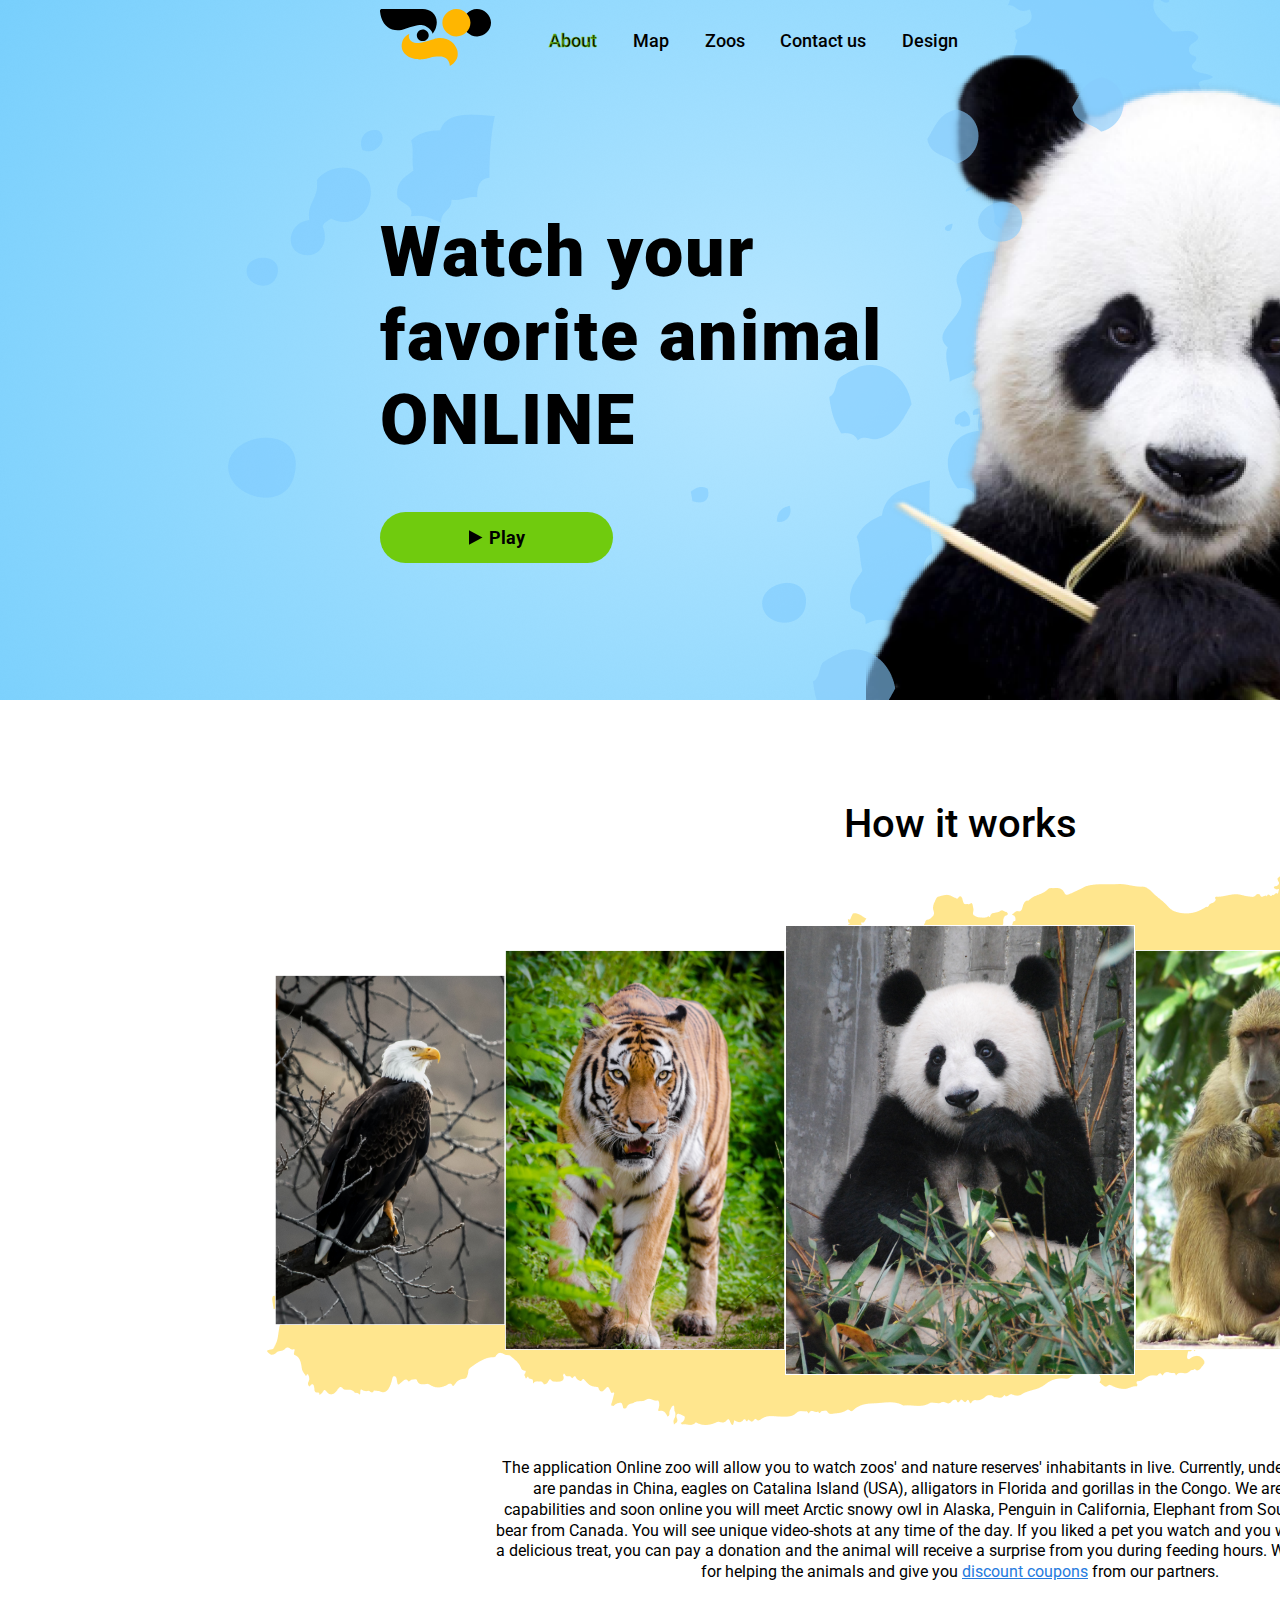
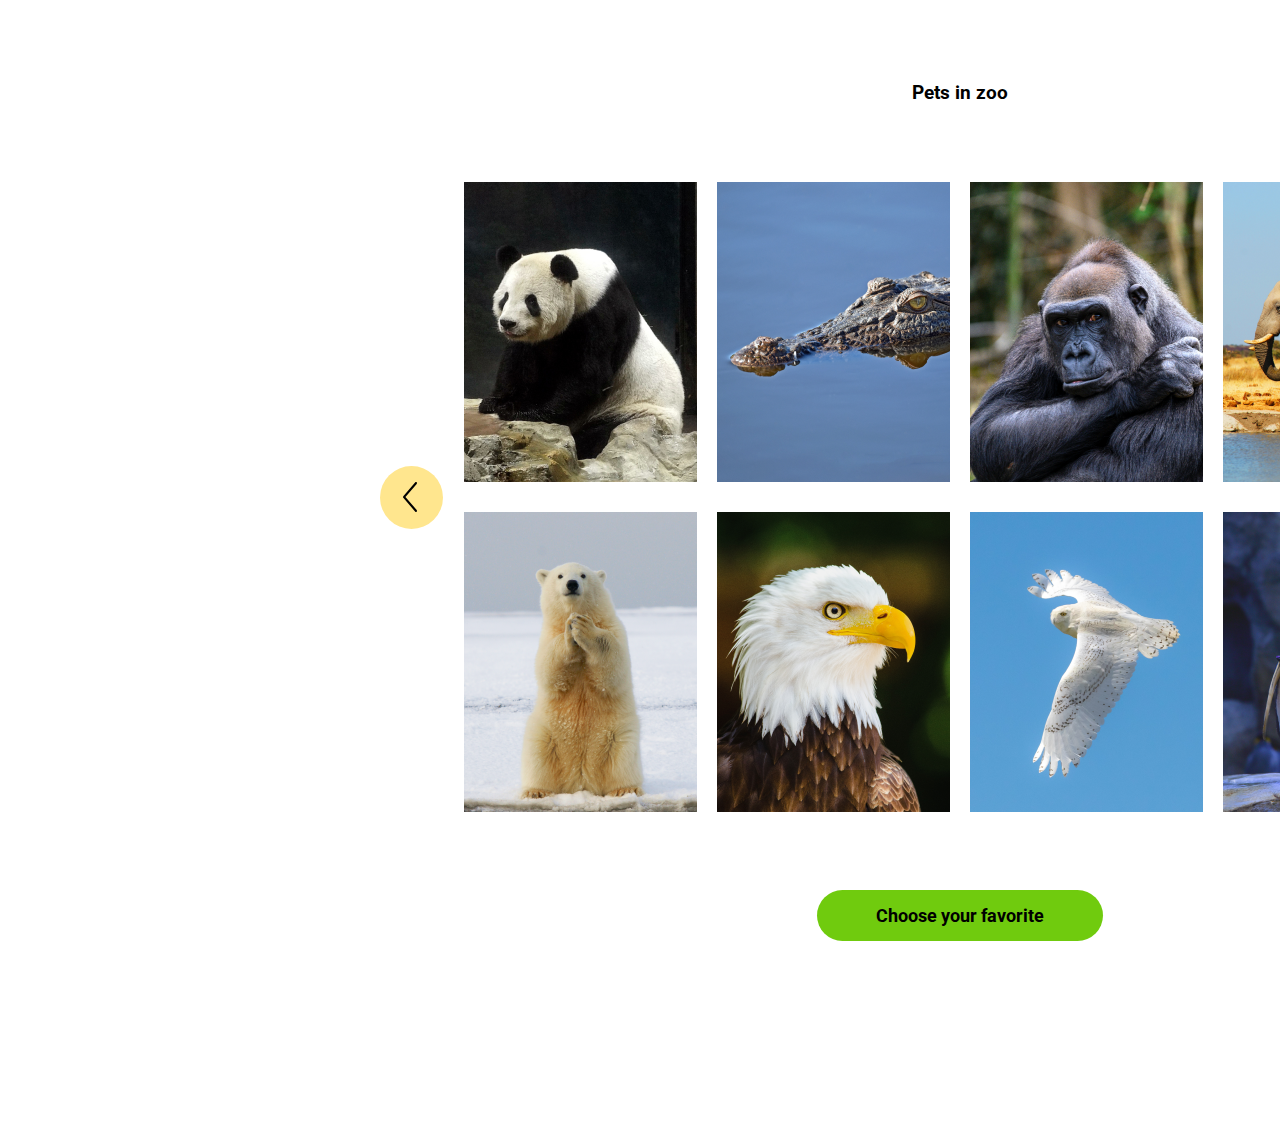
==== pages/landing/index.html @ 65dd9218 "init: online-zoo" ====
<!DOCTYPE html>
<html lang="en">
<head>
   <meta charset="UTF-8">
   <meta http-equiv="X-UA-Compatible" content="IE=edge">
   <meta name="viewport" content="width=device-width, initial-scale=1.0">
   <title>online-zoo</title>
   <link rel="preconnect" href="https://fonts.gstatic.com">
   <link href="https://fonts.googleapis.com/css2?family=Roboto:wght@300;500;900&display=swap" rel="stylesheet">
   <link rel="stylesheet" href="../normalize.css">
   <link rel="stylesheet" href="main.css">
</head>
<body>
   <div class="wrapper">
      <div class="sect_1">
         <header class="header">
            <figure>
               <img src="../../assets/icons/logo.svg" alt="logo">
               <h1 class="hidden">Online Zoo</h1>
            </figure>
      
            <nav class="nav">
               <ul class="nav_ul">
                  <li>
                     <a href="./index.html" class="nav_ul_li__item nav_ul_li__item_active">About</a>
                  </li>
                  <li>
                     <a href="http://" class="nav_ul_li__item">Map</a>
                  </li>
                  <li>
                     <a href="http://" class="nav_ul_li__item">Zoos</a>
                  </li>
                  <li>
                     <a href="http://" class="nav_ul_li__item">Contact us</a>
                  </li>
                  <li>
                     <a href="https://www.figma.com/file/aBvQMVmI665DtzprpiniuH/online-zoo?node-id=0%3A1" 
                        class="nav_ul_li__item"
                     >Design
                     </a>
                  </li>
               </ul>
            </nav>
         </header>

         <section class="watch-online">
            <h2>Watch your 
               favorite animal ONLINE
            </h2>

            <a href="" type="button" class="button-play">
               <img src="../../assets/icons/Polygon1.svg" alt="play">
               <h4>Play</h4>
            </a>
         </section>
      </div>

      <div class="how-it-works">
         <section class="how-it-works__item">
            <h3>How it works</h3>

            <ul class="how-it-works__slider">
               <li>
                  <img src="../../assets/images/mightyEeagle.png" 
                     alt="eagle"
                     class="size0">
               </li>
               <li>
                  <img src="../../assets/images/lion.png" 
                     alt="lion"
                     class="size1">
               </li>
               <li>
                  <img src="../../assets/images/panda.png" 
                     alt="panda">
               </li>
               <li>
                  <img src="../../assets/images/monkey.png" 
                     alt="monkey"
                     class="size1">
               </li>
               <li>
                  <img src="../../assets/images/elephant.png" 
                     alt="elephant"
                     class="size0">
               </li>
            </ul>

            <p>The application Оnline zoo will allow you to watch zoos' 
               and nature reserves' inhabitants in live. Currently, under 
               video-surveillance are pandas in China, eagles on Catalina 
               Island (USA), alligators in Florida and gorillas in the Congo. 
               We are expanding our capabilities and soon online you will 
               meet Arctic snowy owl in Alaska, Penguin in California, 
               Elephant from South Africa and Polar bear from Canada. 
               You will see unique video-shots at any time of the day. 
               If you liked a pet you watch and you want to please it 
               with a delicious treat, you can pay a donation and the 
               animal will receive a surprise from you during feeding hours.
               We want to thank you for helping the animals and give you
               <a href="#">discount coupons</a> from our partners.</p>
         </section>
      </div>

      <div class="pets-in-zoo">
         <section class="pets-in-zoo__item">
            <h3>Pets in zoo</h3>

            <div class="pictures__slider">
               <img src="../../assets/icons/Arrow-left.svg" 
                  alt="arrow-left"
                  class="slider-arrow"
               >

               <div class="pic">
                  <div class="card-row">
                     <img src="../../assets/images/panda-card.png" 
                        alt="panda-card" 
                        class="card-animal"
                     >
                  
                     <img src="../../assets/images/alligator-card.png" 
                        alt="alligator-card" 
                        class="card-animal"
                     >

                     <img src="../../assets/images/garilla-card.png" 
                        alt="garilla-card" 
                        class="card-animal"
                     >
                  
                     <img src="../../assets/images/elephant-card.png" 
                        alt="elephant-card" 
                        class="card-animal"
                     >
                  </div>
                  
                  <div class="card-row">
                     <img src="../../assets/images/bear-card.png" 
                        alt="bear-card" 
                        class="card-animal"
                     >

                     <img src="../../assets/images/eagle-card.png" 
                        alt="eagle-card" 
                        class="card-animal"
                     >
                  
                     <img src="../../assets/images/owl-card.png" 
                        alt="owl-card" 
                        class="card-animal"
                     >
                  
                     <img src="../../assets/images/pingvin-card.png" 
                        alt="pingvin-card" 
                        class="card-animal"
                     >
                  </div>
               </div>

               <img src="../../assets/icons/Arrow-right.svg" 
                  alt="arrow-right"
                  class="slider-arrow">
            </div>

            <a href="" type="button" class="btn-favorite">
               <h4>Choose your favorite</h4>
            </a>
         </section>
      </div>

   </div>
   <script src="main.js"></script>
</body>
</html>
---- pages/landing/main.css ----
.wrapper {
   width: 1920px;
   margin: 0 auto;
   font-family: 'Roboto', sans-serif;
   color: #000000;
}

/* sect_1 */
.sect_1 {
   background: url(../../assets/images/Sect_1.png);
   height: 700px;
}

/* header */
.header {
   width: 1160px;
   height: 80px;
   display: flex;
   flex-direction: row;
   align-items: center;
   margin: 0 auto;
}

.header img {
   width: 112px;
   height: 57px;
   margin-right: 57px;
}

.hidden {
   display: none;
}

.nav_ul {
   width: 409px;
   height: 21px;
   display: flex;
   flex-direction: row;
   justify-content: space-between;
}

.nav_ul_li__item {
   font-style: normal;
   font-weight: 500;
   font-size: 18px;
   line-height: 21px;
   color: #000000;
}

.nav_ul_li__item_active {
   -webkit-text-stroke: 0.5px #70CB0E;
}
/* END header */

/* Watch your favorite animal online */
.watch-online {
   width: 1160px;
   margin: 130px auto 0;
}

.watch-online h2 {
   width: 580px;
   height: 252px;
   font-style: normal;
   font-weight: 900;
   font-size: 70px;
   line-height: 120%;
   letter-spacing: 0.03em;
}

.button-play {
   width: 233px;
   height: 51px;
   background: #70CB0E;
   border-radius: 30px;
   display: flex;
   flex-direction: row;
   justify-content: center;
   align-items: center;   
   transition: all 0.5s ease;
   margin-top: 50px;
}

.button-play:hover {
   background: #90f128;
   transition: all 0.5s ease;
}

.button-play img {
   margin-right: 6px;
}

.button-play h4 {
   font-size: 18px;
   line-height: 21px;
   margin: 0;
   color: #000000;
}
/* END Watch your favorite animal online */
/* END sect_1 */

/* how-it-works */
.how-it-works {
   background: url(../../assets/images/HowItWorks.png);
   height: 983px;
   display: flex;
   justify-content: center;
   align-items: center;
}

.how-it-works__item {
   width: 1370px;
   height: 783px;
   display: flex;
   flex-direction: column;
   justify-content: space-between;
   align-items: center;
}

.how-it-works__item h3 {
   font-weight: 500;
   font-size: 40px;
   line-height: 47px;
   text-align: center;
   margin: 0;
}

.how-it-works__slider {
   width: 100%;
   height: 450px;
   display: flex;
   flex-direction: row;
   align-items: center;
}

.size0 {
   width: 230px;
   height: 350px;
}

.size1 {
   width: 280px;
   height: 400px;
}

.how-it-works__item p {
   width: 933px;
   font-size: 16px;
   line-height: 130%;
   text-align: center;
   margin: 0;
}

.how-it-works__item p a {
   text-decoration-line: underline;
   color: #267BDE;
}
/* END how-it-works */

/* pets-in-zoo */
.pets-in-zoo {
   height: 1058px;
   background: #FFFFFF;
}

.pets-in-zoo__item {
   height: 858px;
   width: 1160px;
   display: flex;
   flex-direction: column;
   align-items: center;
   justify-content: space-between;
   margin: 0 auto;
}

.pictures__slider {
   height: 630px;
   width: 100%;
   display: flex;
   flex-direction: row;
   justify-content: space-between;
}

.slider-arrow {
   width: 63px;
   height: 63px;
   margin: auto 0;
   transition: all 0.5s ease;
}

.slider-arrow:hover {
   opacity: 0.8;
   cursor: pointer;
   transition: all 0.5s ease;
}

.pic {
   width: 992px;
   display: flex;
   flex-direction: column;
   justify-content: space-between;
}

.card-row {
   display: flex;
   flex-direction: row;
   justify-content: space-between;
}

.card-animal {
   width: 233px;
   height: 300px;
}

.btn-favorite {
   display: flex;
   justify-content: center;
   align-items: center;
   width: 286px;
   height: 51px;
   background: #70CB0E;
   border-radius: 30px;
   font-size: 18px;
   line-height: 21px;
   color: #000000;
   transition: all 0.5s ease;
}

.btn-favorite:hover {
   background: #90f128;
}
/* END pets-in-zoo */
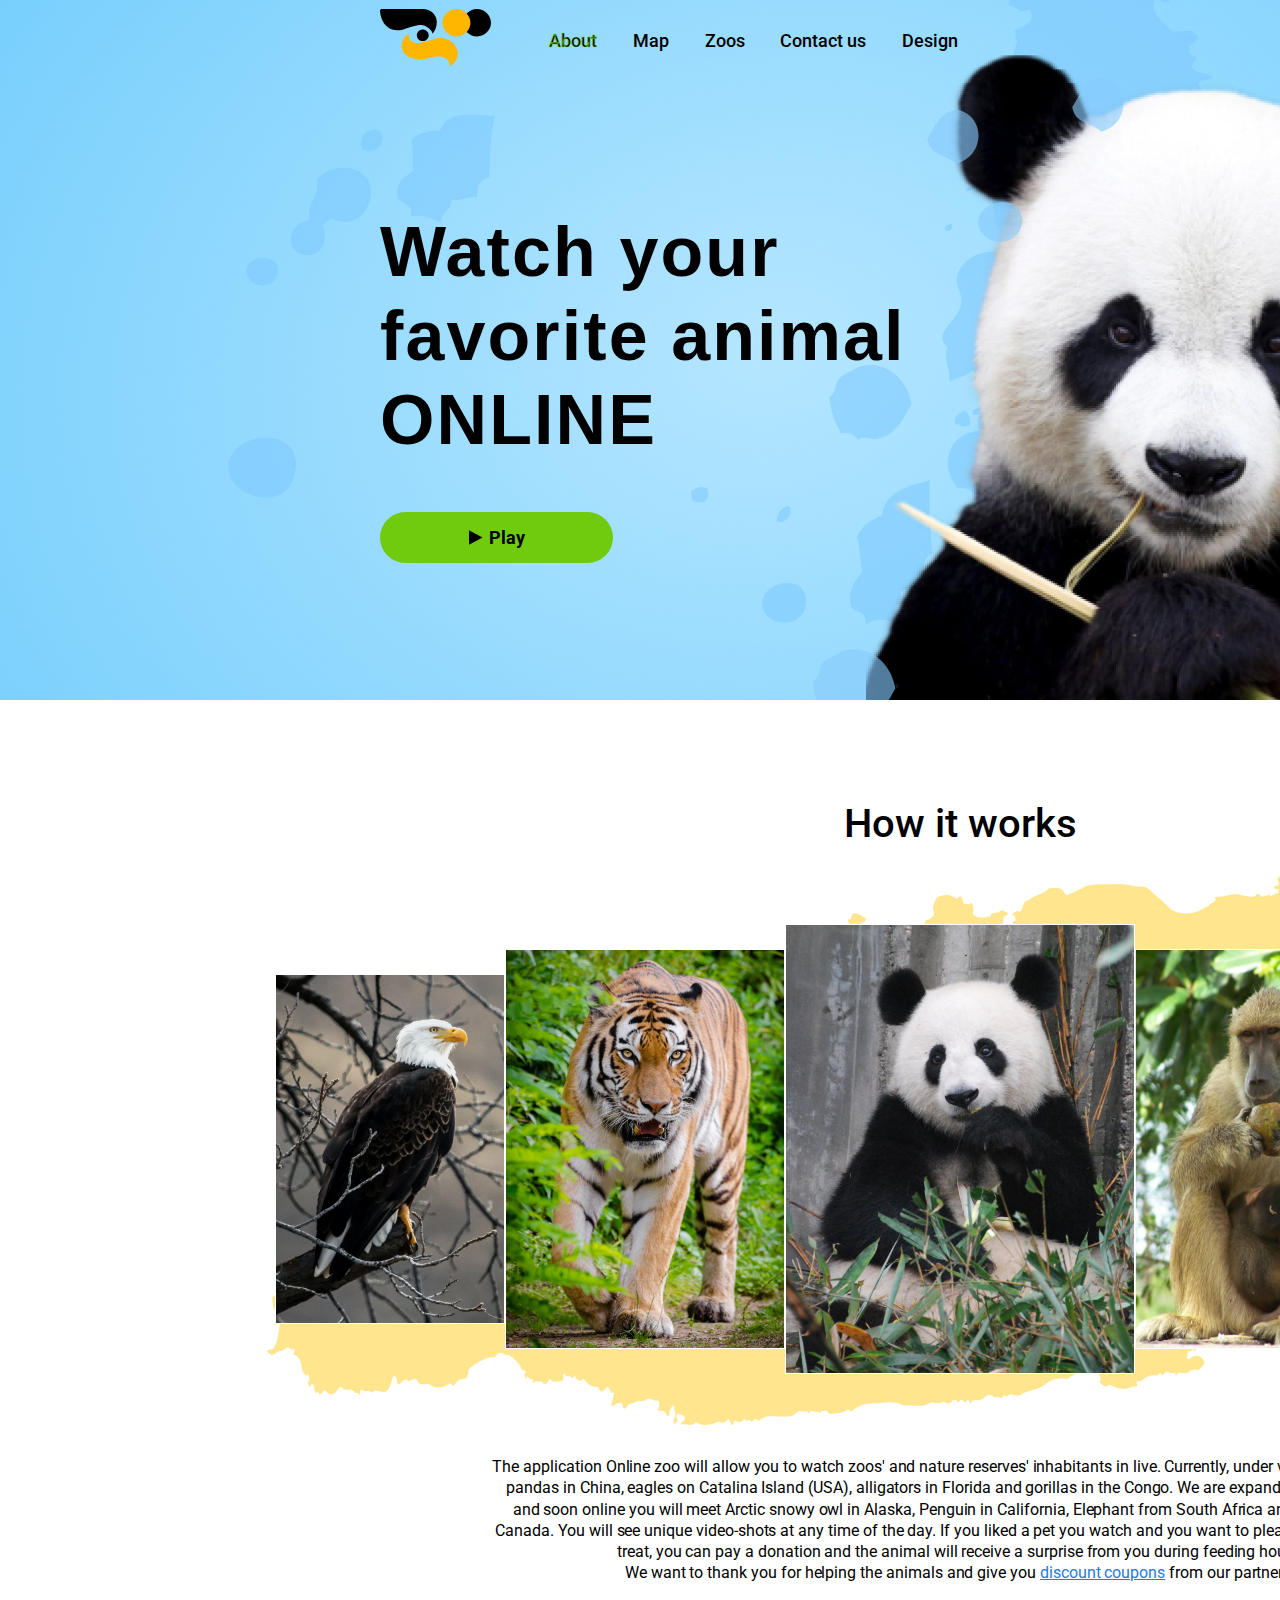
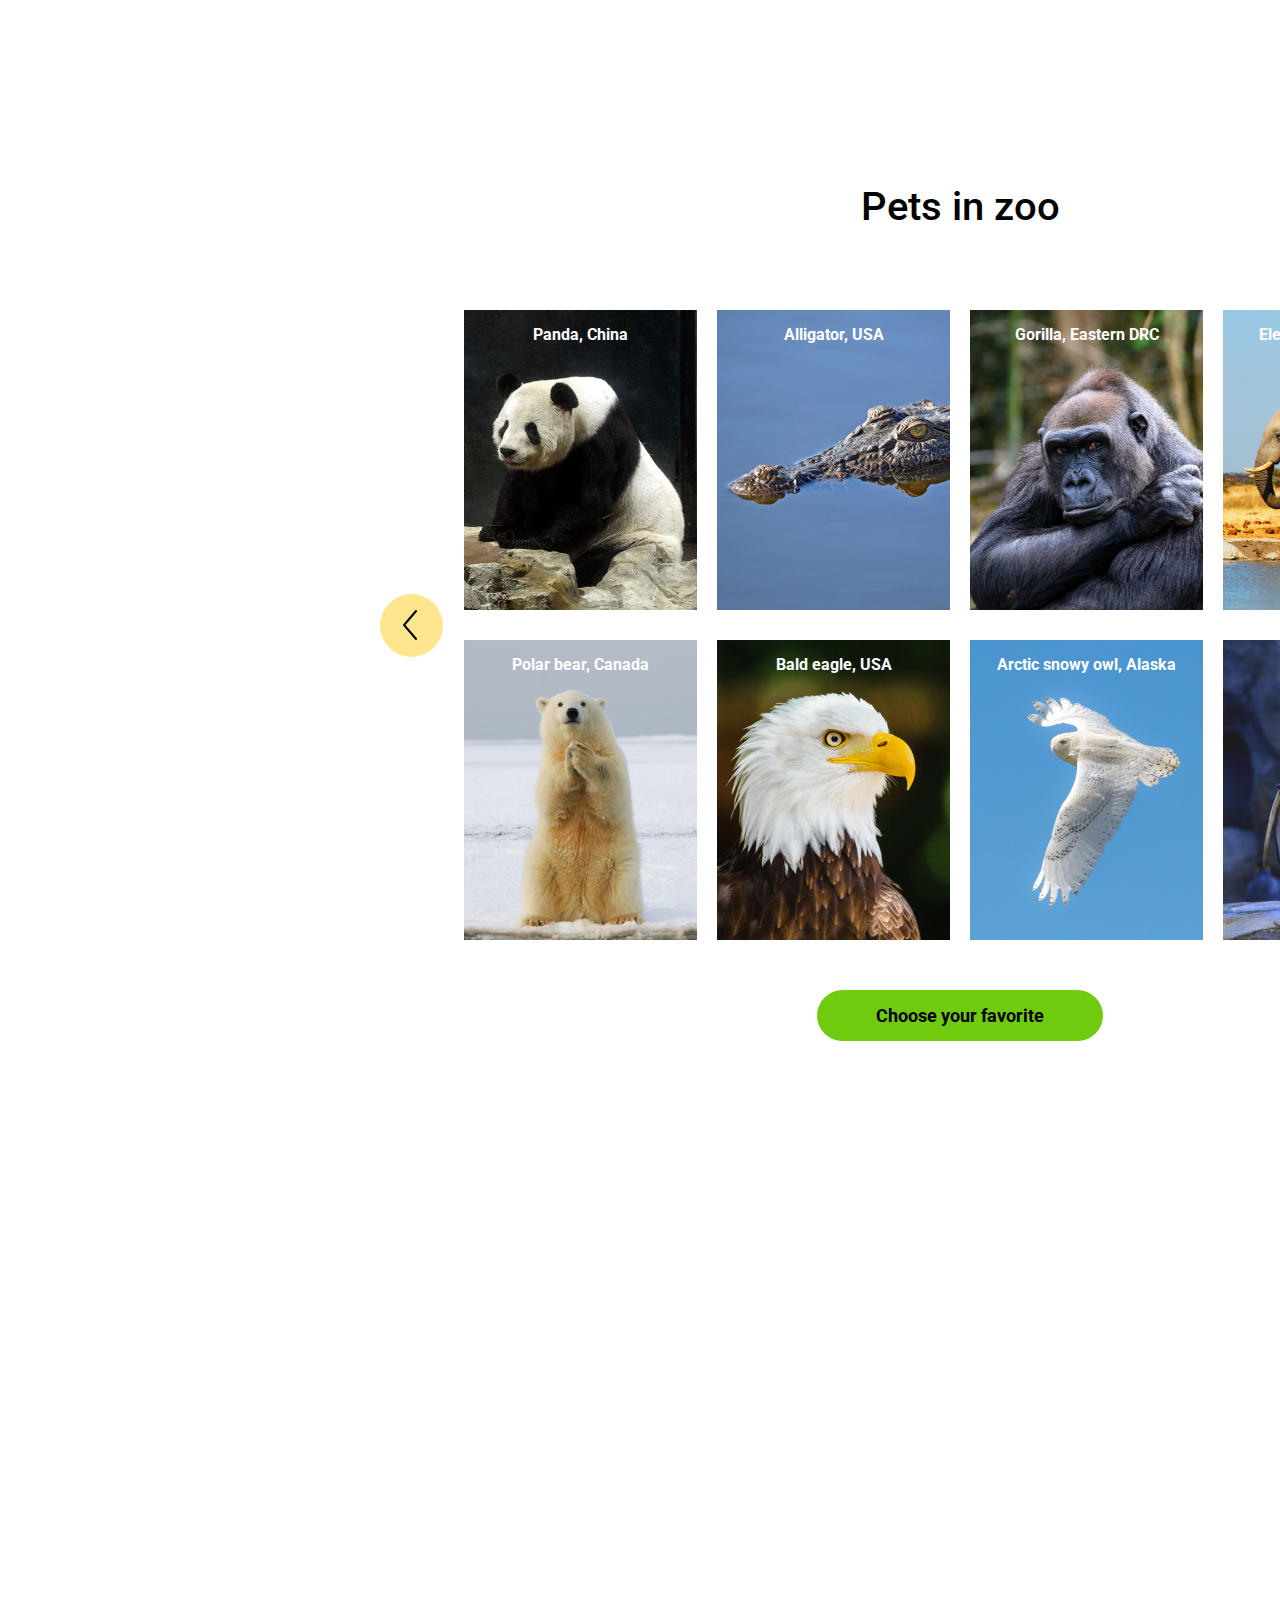
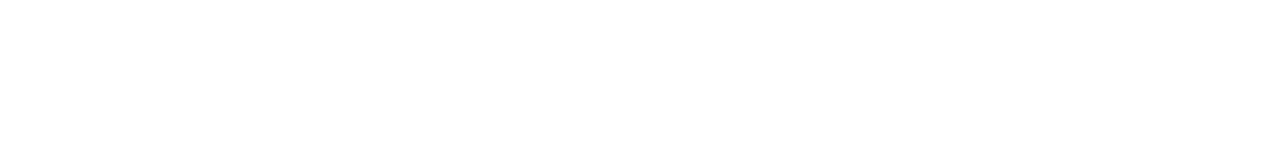
==== commit 504de7f3: "feat: add block pets in zoo" ====
--- a/pages/landing/index.html
+++ b/pages/landing/index.html
@@ -7,6 +7,7 @@
    <title>online-zoo</title>
    <link rel="preconnect" href="https://fonts.gstatic.com">
    <link href="https://fonts.googleapis.com/css2?family=Roboto:wght@300;500;900&display=swap" rel="stylesheet">
+   <link href="//db.onlinewebfonts.com/c/151212d9a9d1e632aa020562ae4ea050?family=SceneW01-Black" rel="stylesheet"/>
    <link rel="stylesheet" href="../normalize.css">
    <link rel="stylesheet" href="main.css">
 </head>
@@ -96,7 +97,7 @@
                You will see unique video-shots at any time of the day. 
                If you liked a pet you watch and you want to please it 
                with a delicious treat, you can pay a donation and the 
-               animal will receive a surprise from you during feeding hours.
+               animal will receive a surprise from you during feeding hours. <br>
                We want to thank you for helping the animals and give you
                <a href="#">discount coupons</a> from our partners.</p>
          </section>
@@ -113,49 +114,37 @@
                >
 
                <div class="pic">
-                  <div class="card-row">
-                     <img src="../../assets/images/panda-card.png" 
-                        alt="panda-card" 
-                        class="card-animal"
-                     >
-                  
-                     <img src="../../assets/images/alligator-card.png" 
-                        alt="alligator-card" 
-                        class="card-animal"
-                     >
+                     <a href="#" class="panda card-animal">
+                        <h4 class="card-explanation">Panda, China</h4>
+                     </a>
 
-                     <img src="../../assets/images/garilla-card.png" 
-                        alt="garilla-card" 
-                        class="card-animal"
-                     >
-                  
-                     <img src="../../assets/images/elephant-card.png" 
-                        alt="elephant-card" 
-                        class="card-animal"
-                     >
-                  </div>
-                  
-                  <div class="card-row">
-                     <img src="../../assets/images/bear-card.png" 
-                        alt="bear-card" 
-                        class="card-animal"
-                     >
+                     <a href="#" class="alegator card-animal">
+                        <h4 class="card-explanation">Alligator, USA</h4>
+                     </a>
 
-                     <img src="../../assets/images/eagle-card.png" 
-                        alt="eagle-card" 
-                        class="card-animal"
-                     >
-                  
-                     <img src="../../assets/images/owl-card.png" 
-                        alt="owl-card" 
-                        class="card-animal"
-                     >
-                  
-                     <img src="../../assets/images/pingvin-card.png" 
-                        alt="pingvin-card" 
-                        class="card-animal"
-                     >
-                  </div>
+                     <a href="#" class="garilla card-animal">
+                        <h4 class="card-explanation">Gorilla, Eastern DRC</h4>
+                     </a>
+
+                     <a href="#" class="elephant card-animal">
+                        <h4 class="card-explanation">Elephant, South Africa</h4>
+                     </a>
+
+                     <a href="#" class="bear card-animal">
+                        <h4 class="card-explanation">Polar bear, Canada</h4>
+                     </a>
+
+                     <a href="#" class="eagle card-animal">
+                        <h4 class="card-explanation">Bald eagle, USA</h4>
+                     </a>
+
+                     <a href="#" class="owl card-animal">
+                        <h4 class="card-explanation">Arctic snowy owl, Alaska</h4>
+                     </a>
+
+                     <a href="#" class="pingvin card-animal">
+                        <h4 class="card-explanation">Penguin, USA</h4>
+                     </a>
                </div>
 
                <img src="../../assets/icons/Arrow-right.svg" 
@@ -169,6 +158,8 @@
          </section>
       </div>
 
+      <div class="pay-and-feed"></div>
+
    </div>
    <script src="main.js"></script>
 </body>
--- a/pages/landing/main.css
+++ b/pages/landing/main.css
@@ -66,6 +66,7 @@
    font-size: 70px;
    line-height: 120%;
    letter-spacing: 0.03em;
+   font-family: 'SceneW01-Black', sans-serif;
 }
 
 .button-play {
@@ -144,11 +145,11 @@
 }
 
 .how-it-works__item p {
-   width: 933px;
+   width: 937px;
    font-size: 16px;
-   line-height: 130%;
+   line-height: 132%;
    text-align: center;
-   margin: 0;
+   letter-spacing: -0.05px;
 }
 
 .how-it-works__item p a {
@@ -161,6 +162,9 @@
 .pets-in-zoo {
    height: 1058px;
    background: #FFFFFF;
+   display: flex;
+   justify-content: center;
+   align-items: center;
 }
 
 .pets-in-zoo__item {
@@ -169,16 +173,22 @@
    display: flex;
    flex-direction: column;
    align-items: center;
-   justify-content: space-between;
    margin: 0 auto;
+}
+
+.pets-in-zoo__item h3 {
+   font-weight: 500;
+   font-size: 40px;
+   line-height: 47px;
 }
 
 .pictures__slider {
    height: 630px;
    width: 100%;
-   display: flex;
-   flex-direction: row;
-   justify-content: space-between;
+   display: inline-flex;
+   flex-direction: row;
+   justify-content: space-between;
+   margin-top: 80px;
 }
 
 .slider-arrow {
@@ -197,20 +207,69 @@
 .pic {
    width: 992px;
    display: flex;
-   flex-direction: column;
-   justify-content: space-between;
+   flex-direction: row;
+   justify-content: space-between;
+   flex-wrap: wrap;
+   align-content: space-between;
 }
 
 .card-row {
    display: flex;
    flex-direction: row;
    justify-content: space-between;
+}
+
+.panda {
+   background: url(../../assets/images/panda-card.png);
+}
+
+.alegator {
+   background: url(../../assets/images/alligator-card.png);
+}
+
+.garilla {
+   background: url(../../assets/images/garilla-card.png);
+}
+
+.elephant {
+   background: url(../../assets/images/elephant-card.png)
+}
+
+.bear {
+   background: url(../../assets/images/bear-card.png)
+}
+
+.eagle {
+   background: url(../../assets/images/eagle-card.png)
+}
+
+.owl {
+   background: url(../../assets/images/owl-card.png)
+}
+
+.pingvin {
+   background: url(../../assets/images/pingvin-card.png)
 }
 
 .card-animal {
    width: 233px;
    height: 300px;
-}
+   transition: all 0.5s ease;
+   font-size: 16px;
+   line-height: 19px;
+}
+
+.card-explanation {
+   margin-top: 15px;
+   color: #FFFFFF;
+   text-align: center;
+}
+
+.card-animal:hover {
+   transition: all 0.5s ease;
+   transform: scaleX(1.08583691) scaleY(1.1);
+   font-size: 18px;
+} 
 
 .btn-favorite {
    display: flex;
@@ -224,9 +283,18 @@
    line-height: 21px;
    color: #000000;
    transition: all 0.5s ease;
+   margin-top: 50px;
 }
 
 .btn-favorite:hover {
    background: #90f128;
 }
-/* END pets-in-zoo */+/* END pets-in-zoo */
+
+/* pay-and-feed */
+.pay-and-feed {
+   width: 1920px;
+   height: 600px;
+   background: #FFFFFF;
+}
+/* END pay-and-feed */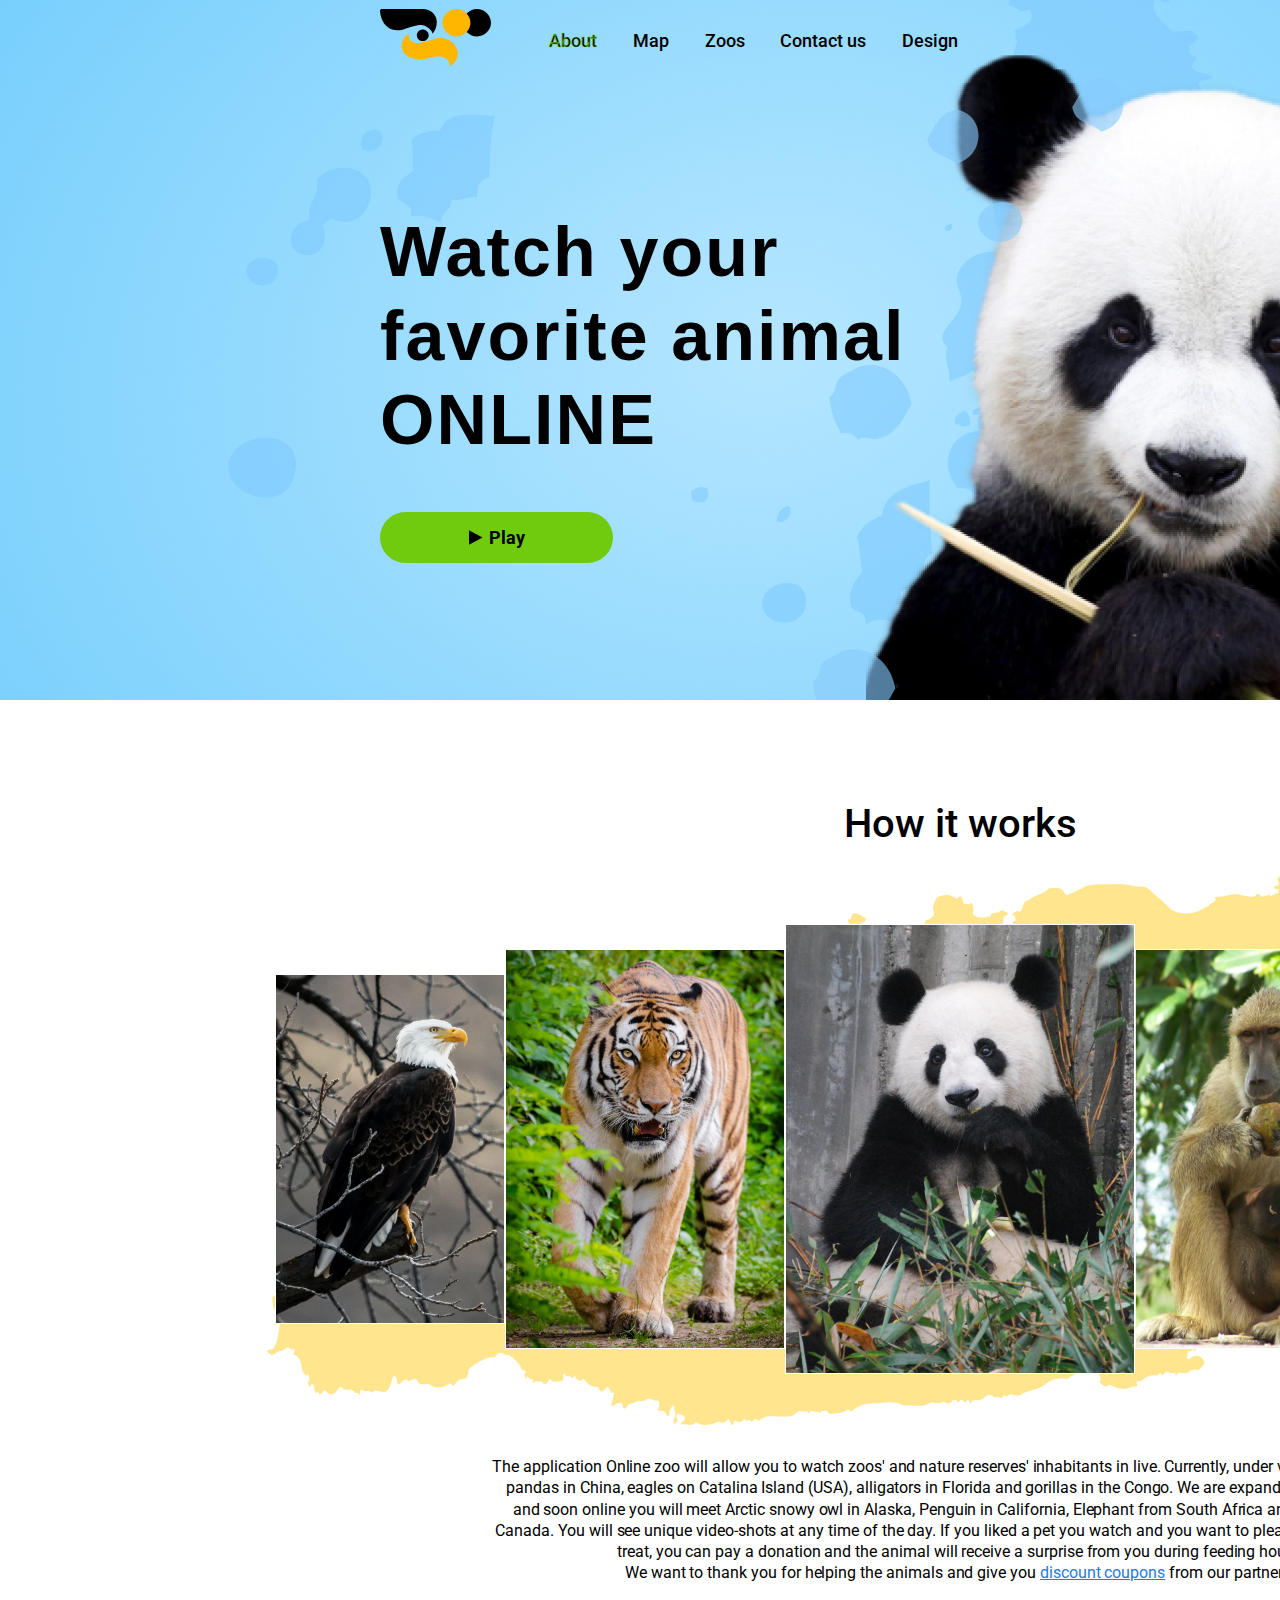
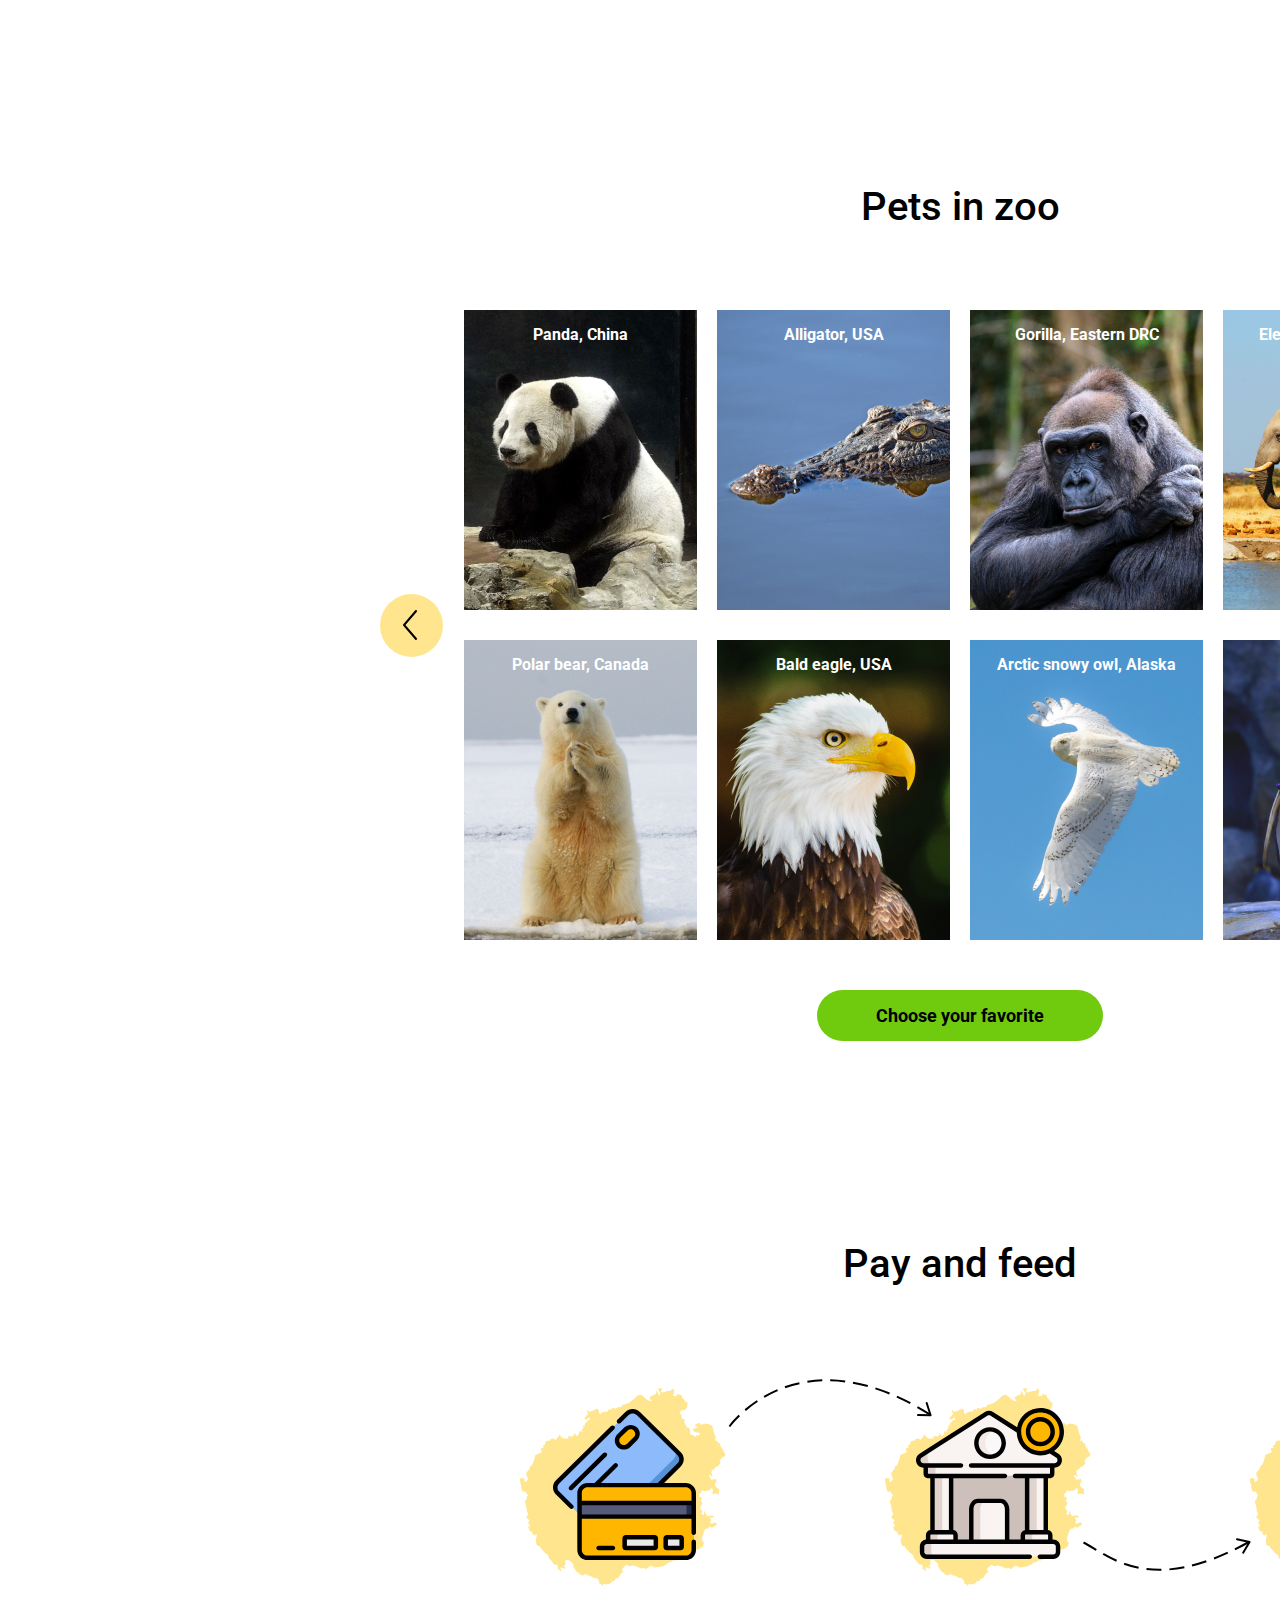
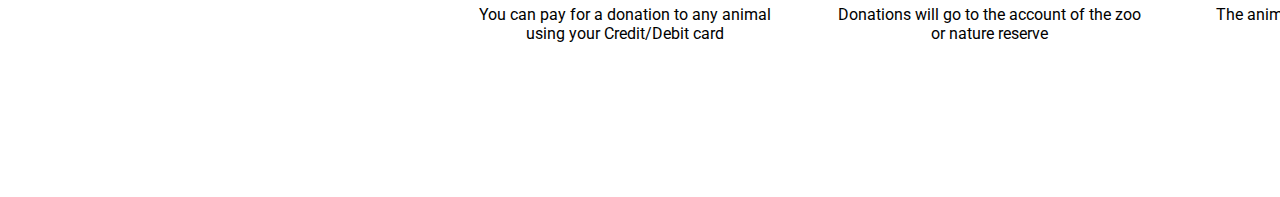
==== commit c50979f9: "feat: add pay-and-feel block" ====
--- a/pages/landing/index.html
+++ b/pages/landing/index.html
@@ -158,7 +158,39 @@
          </section>
       </div>
 
-      <div class="pay-and-feed"></div>
+      <div class="pay-and-feed">
+         <section class="pay-and-feed__item">
+            <h3>Pay and feed</h3>
+            <div class="pay-block">
+               <figure class="pay-block__item">
+                  <img src="../../assets/icons/pay_desktop.svg" alt="pay_desktop">
+                  <h4 class="text">
+                     You can pay for a donation to any animal using your Credit/Debit card
+                  </h4>
+               </figure>
+
+               <figure class="pay-block__item icon_margin">
+                  <img src="../../assets/icons/pay_bank.svg" alt="pay_bank">
+                  <h4 class="text">
+                     Donations will go to the account of the zoo or nature reserve
+                  </h4>
+               </figure>
+
+               <figure class="pay-block__item icon_margin">
+                  <img src="../../assets/icons/pay_panda.svg" alt="pay_panda">
+                  <h4 class="text">
+                     The animal will receive a delicious treat during feeding hours
+                  </h4>
+               </figure>
+            </div>
+
+            <figure class="arrows_pay">
+               <img src="../../assets/icons/Arrow_pay.svg" alt="Arrow_pay">
+            </figure>
+         </section>
+      </div>
+
+      <div class=""></div>
 
    </div>
    <script src="main.js"></script>
--- a/pages/landing/main.css
+++ b/pages/landing/main.css
@@ -296,5 +296,57 @@
    width: 1920px;
    height: 600px;
    background: #FFFFFF;
+   display: flex;
+   justify-content: center;
+}
+
+.pay-and-feed__item {
+   width: max-content;
+   display: flex;
+   justify-content: center;
+   align-items: center;
+   flex-direction: column;
+   position: relative;
+}
+
+.pay-and-feed__item h3 {
+   font-weight: 500;
+   font-size: 40px;
+   line-height: 47px;
+}
+
+.pay-block {
+   width: 1051px;
+   height: 276px;
+   display: flex;
+   flex-direction: row;
+   margin-top: 80px;
+   margin-left: 60px;
+}
+
+
+.pay-block__item {
+   position: relative;
+}
+
+.icon_margin {
+   margin-left: 45px;
+}
+
+.text {
+   position: absolute;
+   left: 0px;
+   top: 238px;
+   font-size: 16px;
+   line-height: 19px;
+   text-align: center;
+   font-style: normal;
+   font-weight: normal;
+}
+
+.arrows_pay {
+   position: absolute;
+   top: 32px;
+   left: 272px;
 }
 /* END pay-and-feed */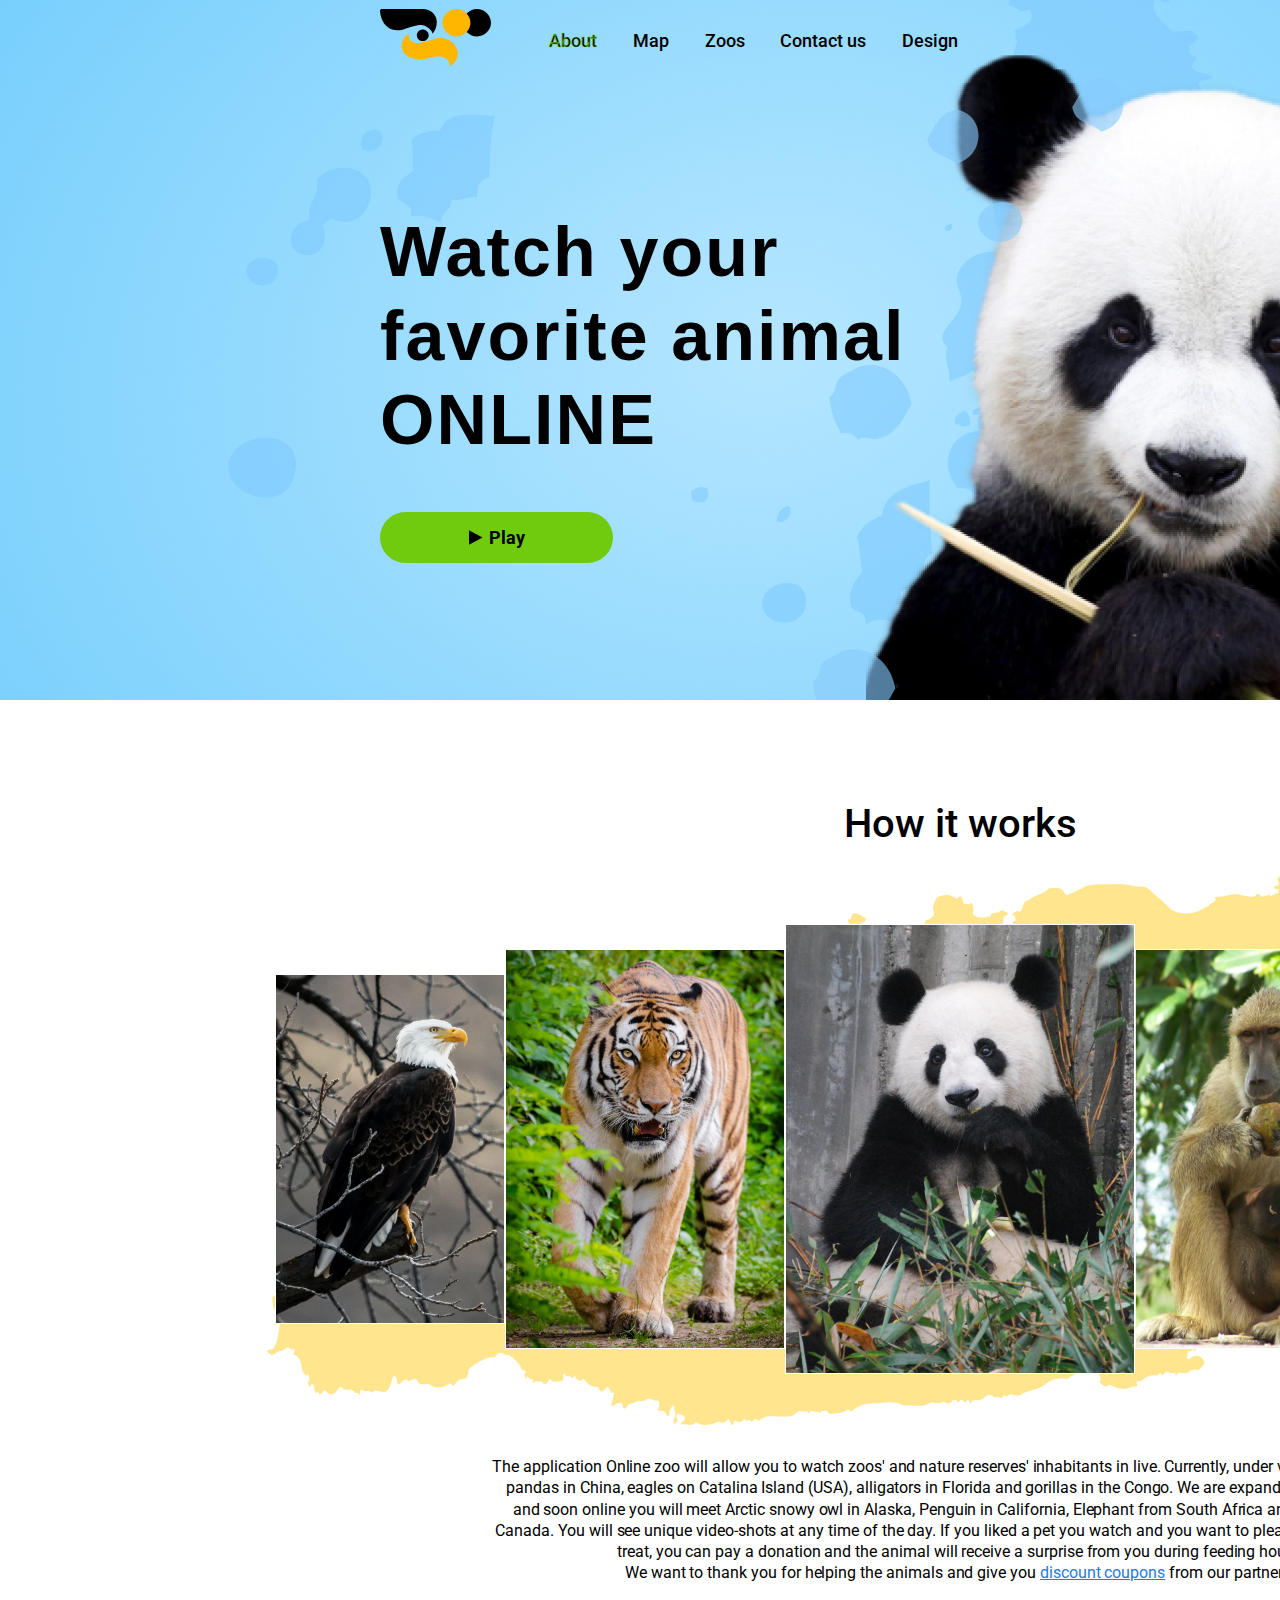
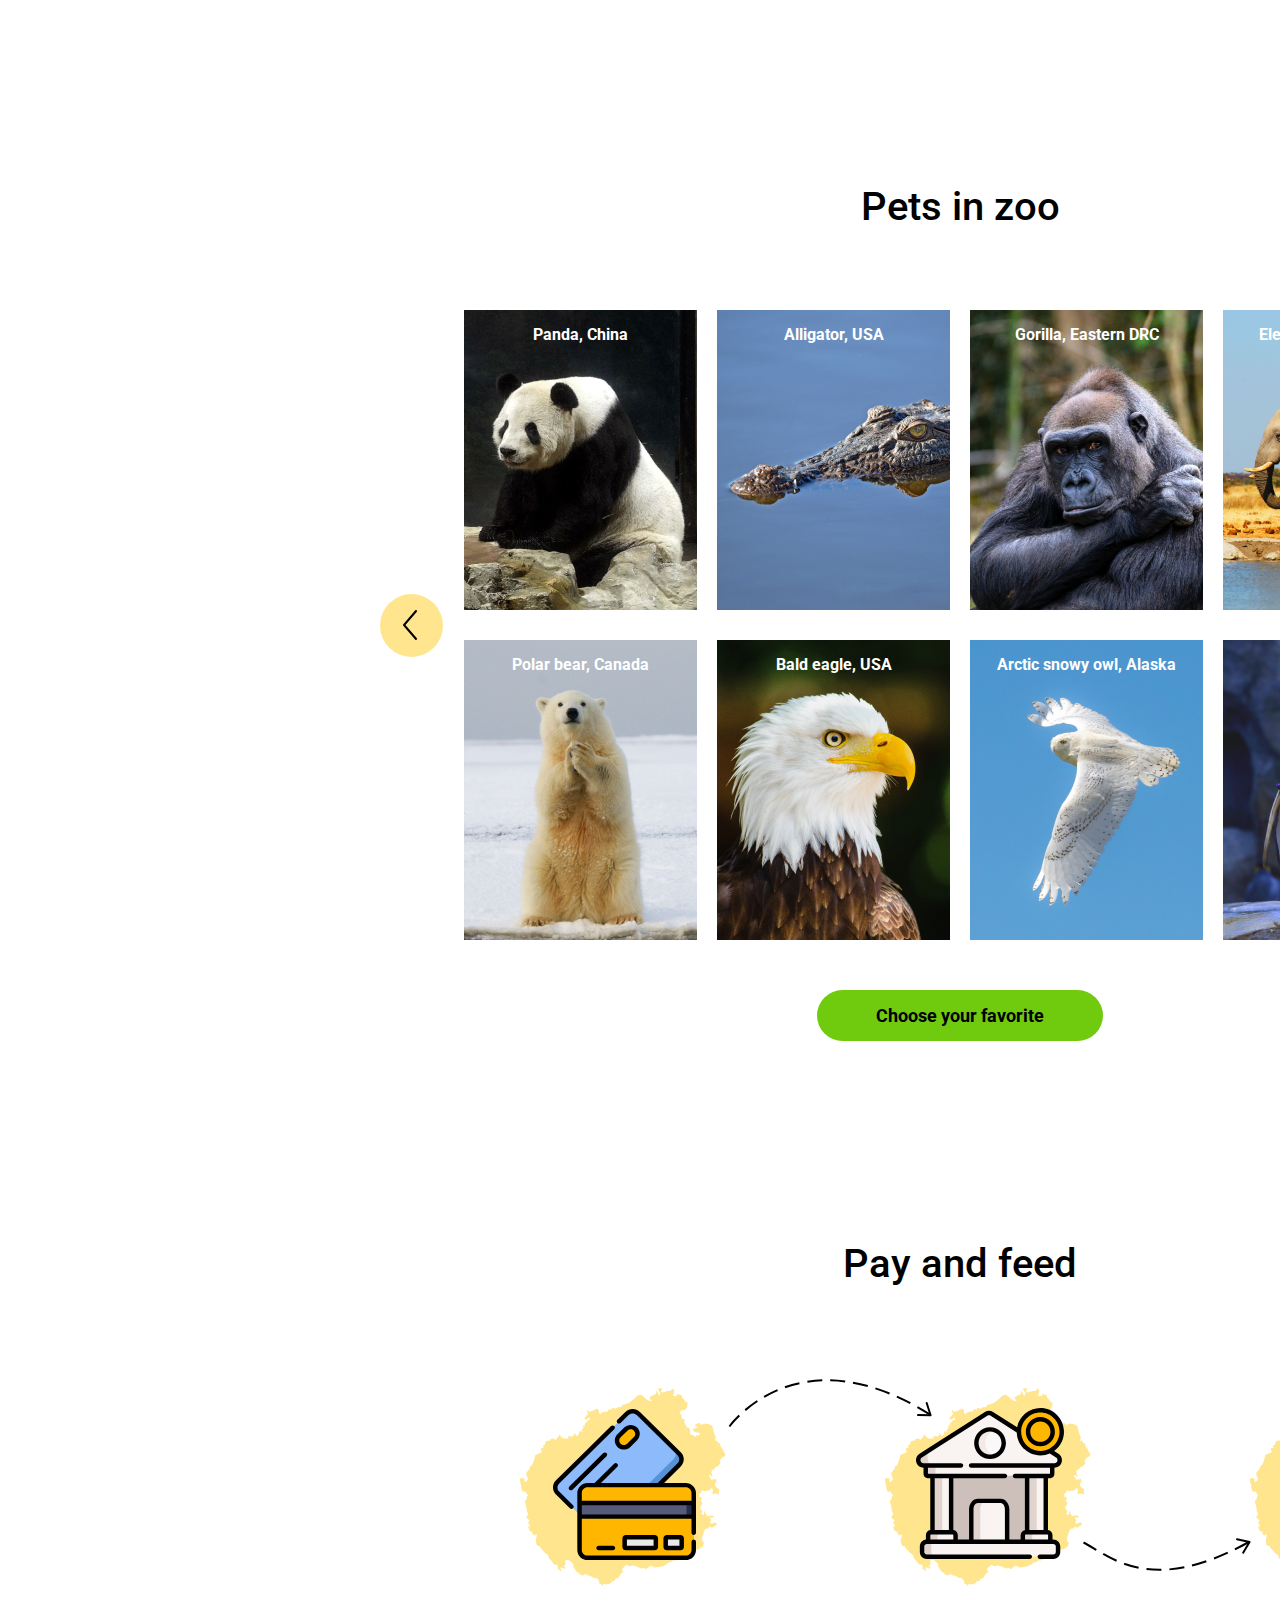
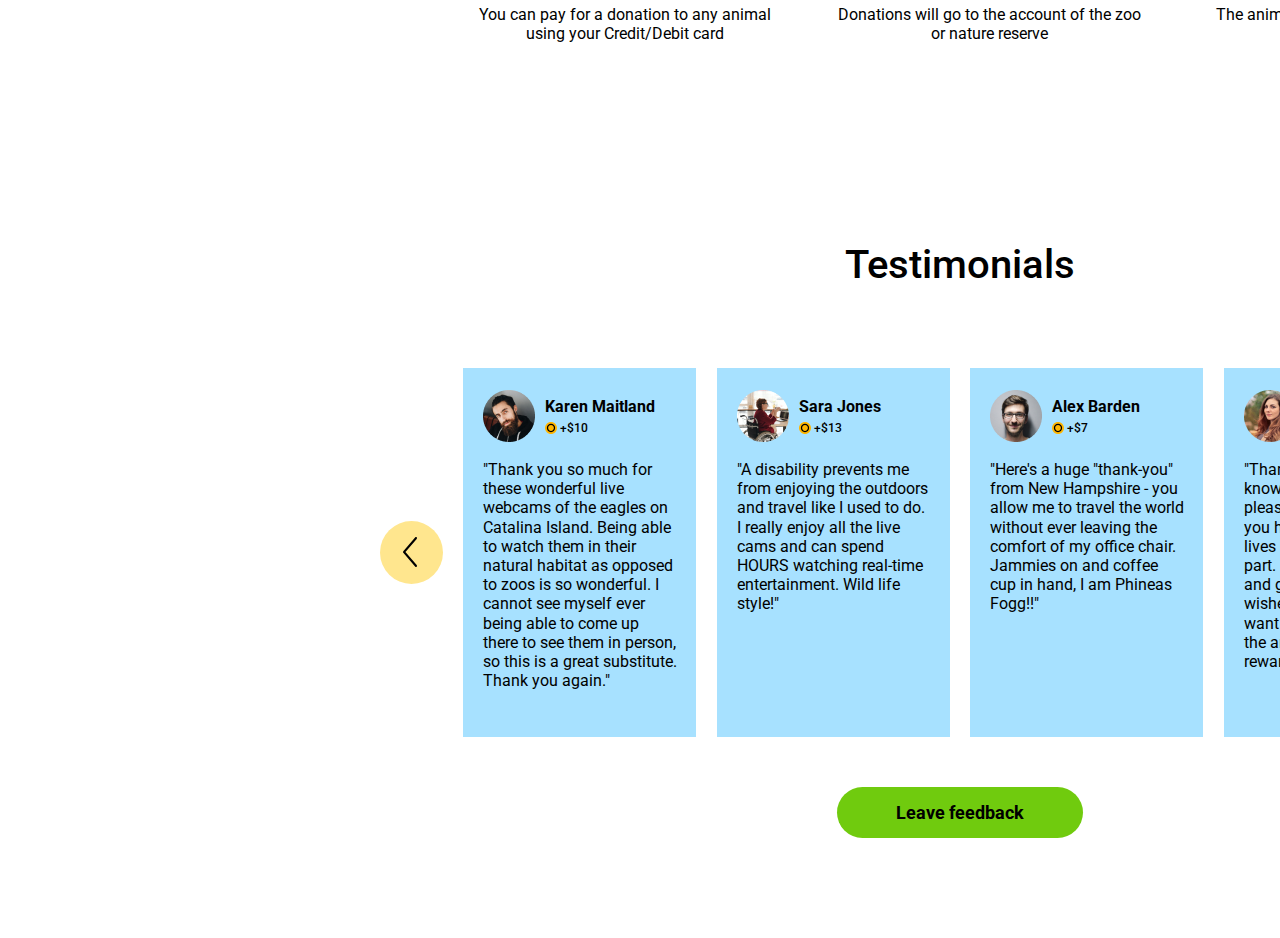
==== commit 95a47394: "feat: add block testimonials" ====
--- a/pages/landing/index.html
+++ b/pages/landing/index.html
@@ -190,7 +190,84 @@
          </section>
       </div>
 
-      <div class=""></div>
+      <div class="testimonials">
+         <section class="testimonials__item">
+            <h3>Testimonials</h3>
+
+            <div class="testimonials-reviews">
+               <img src="../../assets/icons/Arrow-left.svg" 
+                  alt="Arrow-left"
+                  class="slider-arrow"
+               >
+
+               <div class="testimonials-kard">
+                  <div class="testimonials-kard__item">
+                     <img src="../../assets/icons/Karen.png" alt="Karen">
+                     <h4 class="donat-name">Karen Maitland</h4>
+                     <img src="../../assets/icons/money.svg" alt="money" class="donat-coin">
+                     <h4 class="donat-cash">+$10</h4>
+                     <p class="donat-feedback">
+                        "Thank you so much for these wonderful live webcams 
+                        of the eagles on Catalina Island. Being able to watch 
+                        them in their natural habitat as opposed to zoos is 
+                        so wonderful. I cannot see myself ever being able to 
+                        come up there to see them in person, so this is a great 
+                        substitute. Thank you again."
+                     </p>
+                  </div>
+
+                  <div class="testimonials-kard__item">
+                     <img src="../../assets/icons/Sara.png" alt="Sara">
+                     <h4 class="donat-name">Sara Jones</h4>
+                     <img src="../../assets/icons/money.svg" alt="money" class="donat-coin">
+                     <h4 class="donat-cash">+$13</h4>
+                     <p class="donat-feedback">
+                        "A disability prevents me from enjoying the outdoors 
+                        and travel like I used to do. I really enjoy all the 
+                        live cams and can spend HOURS watching real-time entertainment. 
+                        Wild life style!"
+                     </p>
+                  </div>
+
+                  <div class="testimonials-kard__item">
+                     <img src="../../assets/icons/Alex.png" alt="Alex">
+                     <h4 class="donat-name">Alex Barden</h4>
+                     <img src="../../assets/icons/money.svg" alt="money" class="donat-coin">
+                     <h4 class="donat-cash">+$7</h4>
+                     <p class="donat-feedback">
+                        "Here's a huge "thank-you" from New Hampshire - 
+                        you allow me to travel the world without ever leaving 
+                        the comfort of my office chair. Jammies on and coffee 
+                        cup in hand, I am Phineas Fogg!!"
+                     </p>
+                  </div>
+
+                  <div class="testimonials-kard__item">
+                     <img src="../../assets/icons/Alena.png" alt="Alena">
+                     <h4 class="donat-name">Alene Ray</h4>
+                     <img src="../../assets/icons/money.svg" alt="money" class="donat-coin">
+                     <h4 class="donat-cash">+$18</h4>
+                     <p class="donat-feedback">
+                        "Thank you for all the knowledge, education, pleasure and 
+                        happiness you have add to all our lives at no expense on 
+                        our part. My humble thanks and gratitude are being wished 
+                        for all of you. I want to thank you and feed the animals 
+                        a small reward"
+                     </p>
+                  </div>
+               </div>
+
+               <img src="../../assets/icons/Arrow-right.svg" 
+                  alt="Arrow-right"
+                  class="slider-arrow"
+               >
+            </div>
+
+            <a href="" type="button" class="btn-favorite btn-feedback">
+               <h4>Leave feedback</h4>
+            </a>
+         </section>
+      </div>
 
    </div>
    <script src="main.js"></script>
--- a/pages/landing/main.css
+++ b/pages/landing/main.css
@@ -349,4 +349,98 @@
    top: 32px;
    left: 272px;
 }
-/* END pay-and-feed */+/* END pay-and-feed */
+
+/* testimonials */
+.testimonials {
+   width: 1920px;
+   height: 797px;
+   display: flex;
+   justify-content: center;
+   align-items: center;
+}
+
+.testimonials__item {
+   width: 1160px;
+   height: max-content;
+   display: flex;
+   flex-direction: column;
+   justify-content: center;
+   align-items: center;
+}
+
+
+.testimonials__item h3 {
+   font-weight: 500;
+   font-size: 40px;
+   line-height: 47px;
+}
+
+.testimonials-reviews {
+   height: 369px;
+   width: 100%;
+   margin-top: 80px;
+   display: flex;
+   flex-direction: row;
+   justify-content: space-between;
+}
+
+.testimonials-kard {
+   width: 100%;
+   display: flex;
+   flex-direction: row;
+   justify-content: space-between;
+   margin: 0 20px;
+}
+
+.testimonials-kard__item {
+   box-sizing: border-box;
+   width: 233px;
+   height: 369px;
+   background: #A7E1FF;
+   padding: 22px 20px;
+   position: relative;
+}
+
+.donat-name,
+.donat-coin,
+.donat-cash,
+.donat-feedback {
+   position: absolute;
+}
+
+.donat-name {
+   top: 30px;
+   left: 82px
+}
+
+.donat-coin {
+   top: 54px;
+   left: 82px
+}
+
+.donat-cash,
+.donat-feedback {
+   font-style: normal;
+   line-height: 120%;
+}
+
+.donat-cash {
+   top: 53px;
+   left: 97px;
+   font-weight: 500;
+   font-size: 12px;
+}
+
+.donat-feedback {
+   top: 92px;
+   left: 20px;
+   margin-right: 19px;
+   font-weight: normal;
+   font-size: 16px;
+}
+
+.btn-feedback {
+   width: 246px;
+}
+/* END testimonials */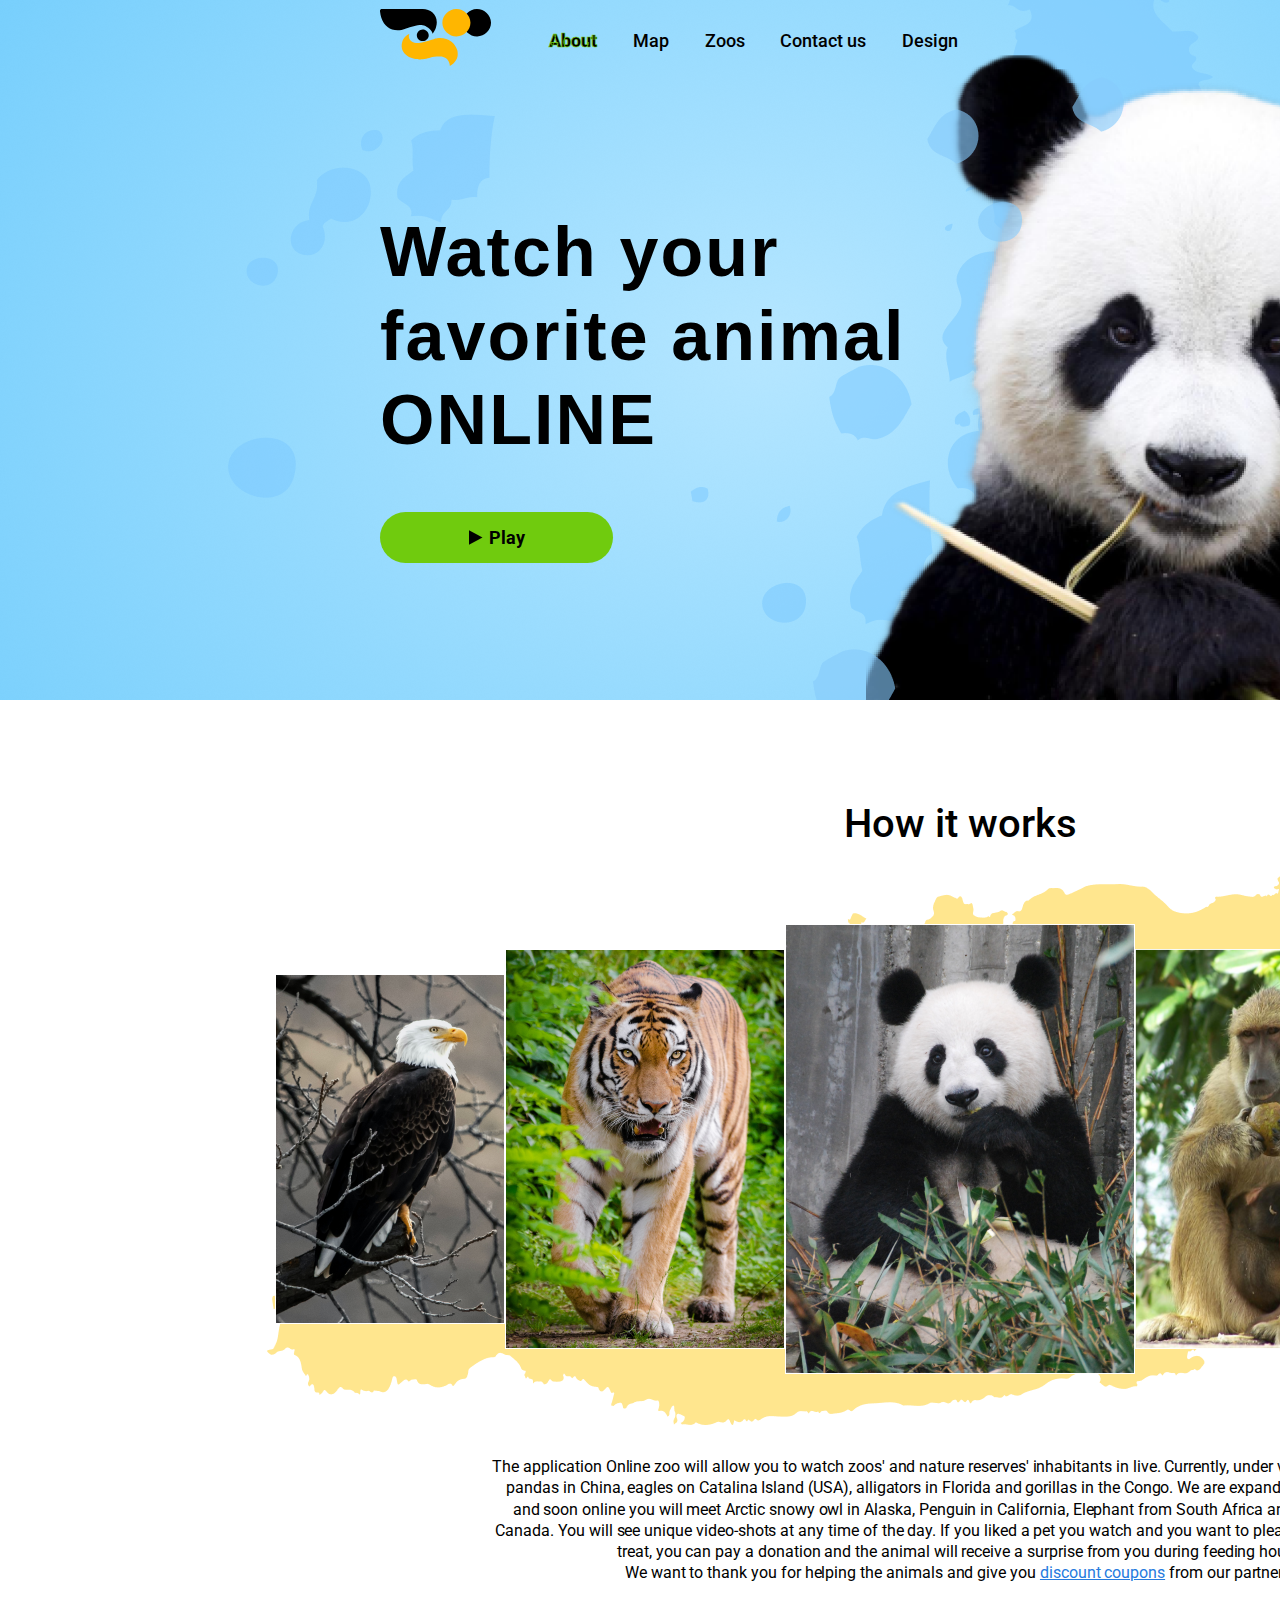
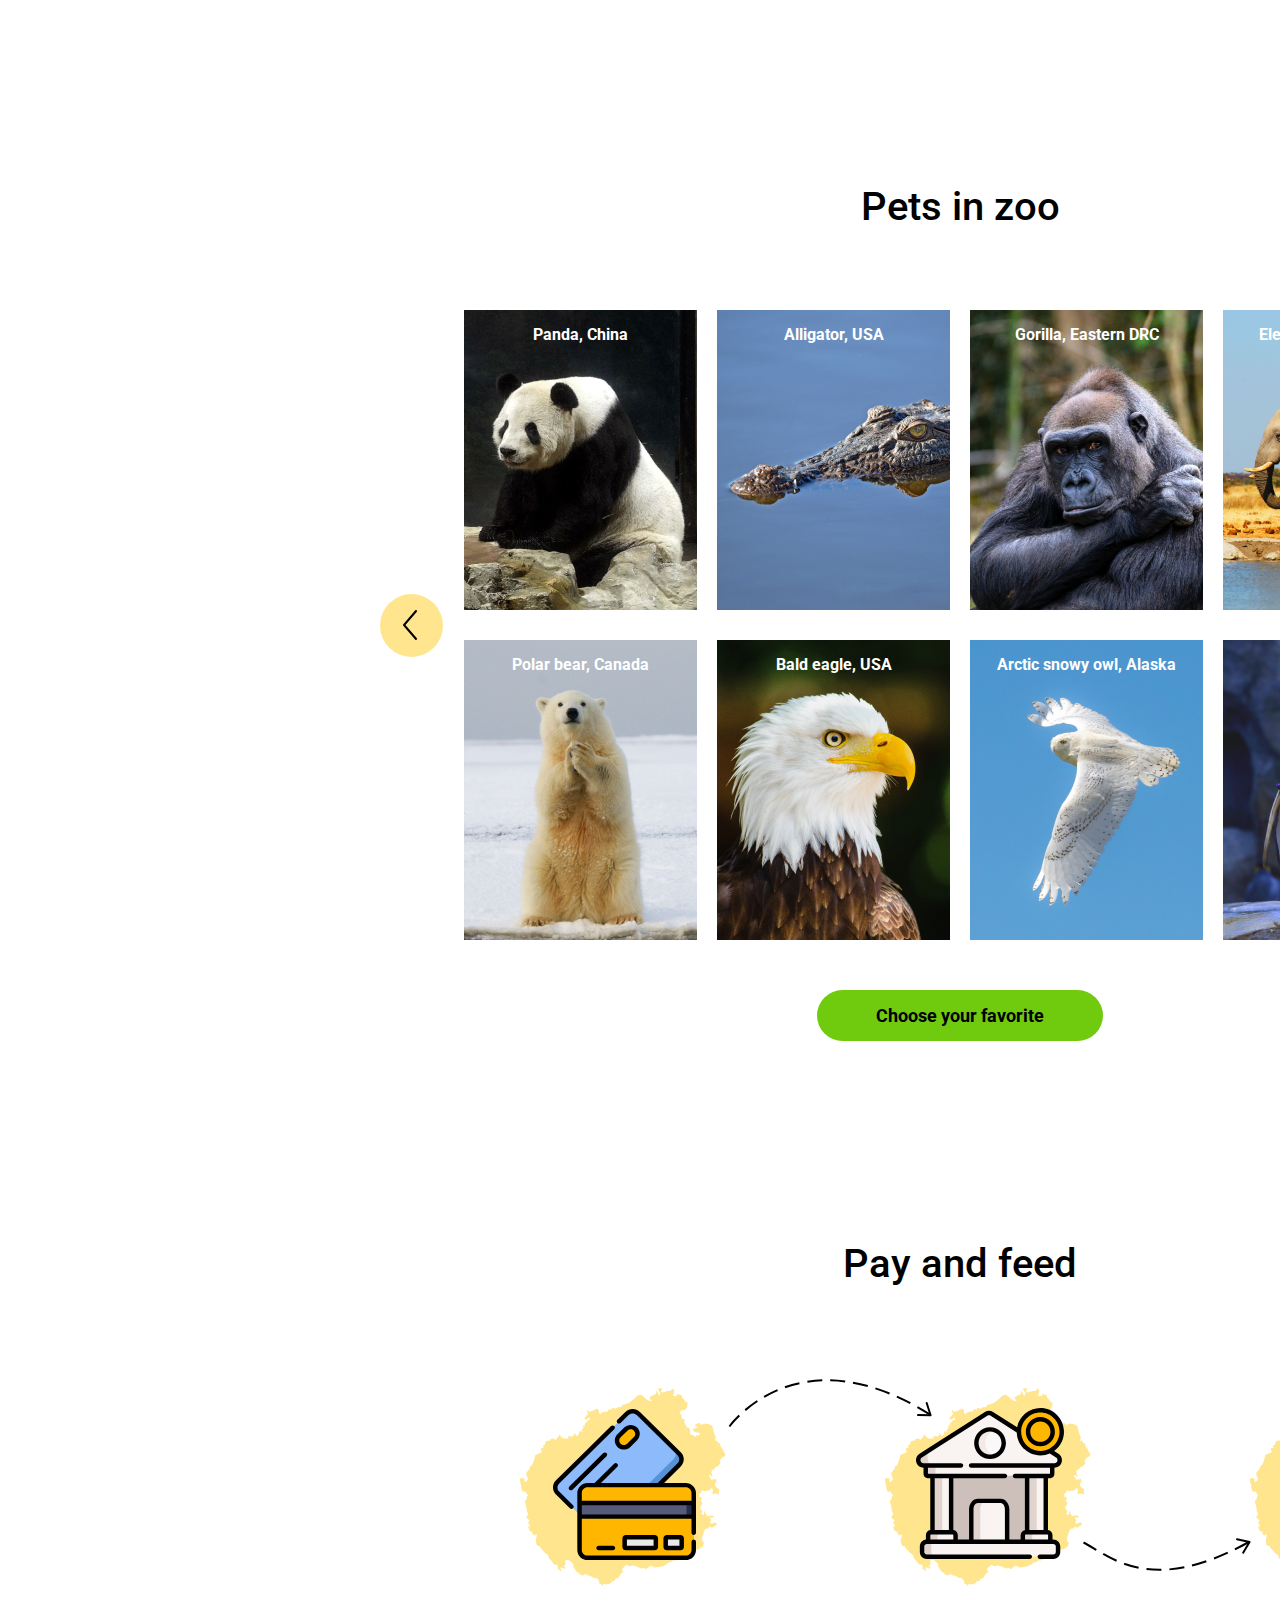
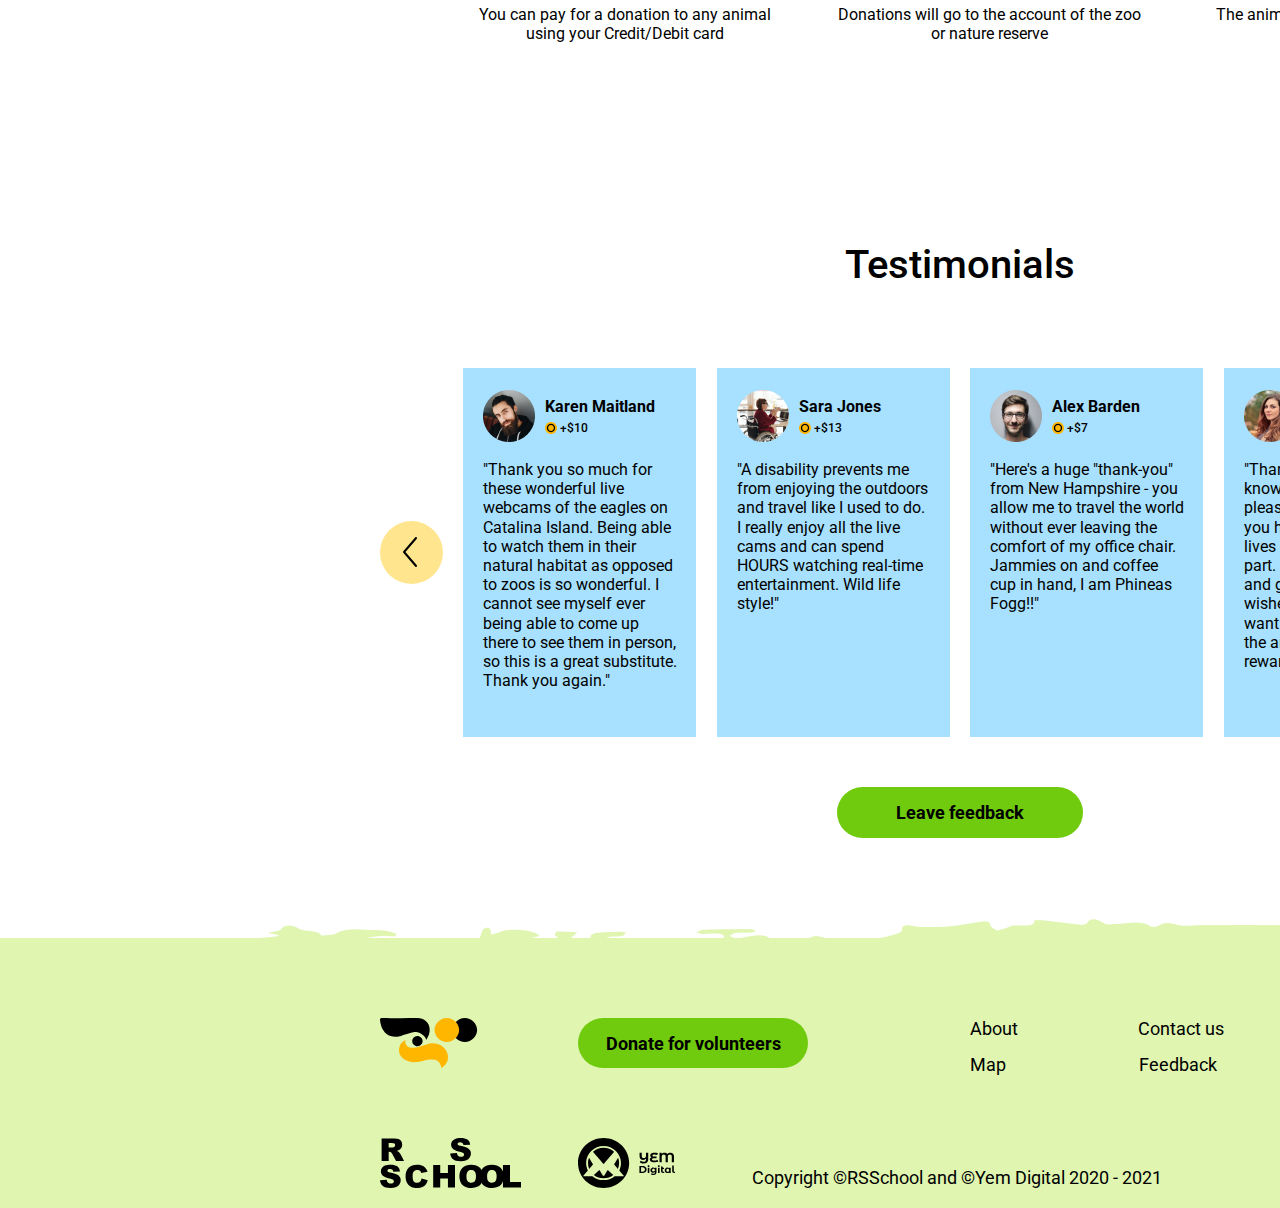
==== commit 1e4ba9ad: "feat: start map paige, refactor in landing" ====
--- a/pages/landing/index.html
+++ b/pages/landing/index.html
@@ -23,16 +23,16 @@
             <nav class="nav">
                <ul class="nav_ul">
                   <li>
-                     <a href="./index.html" class="nav_ul_li__item nav_ul_li__item_active">About</a>
-                  </li>
-                  <li>
-                     <a href="http://" class="nav_ul_li__item">Map</a>
-                  </li>
-                  <li>
-                     <a href="http://" class="nav_ul_li__item">Zoos</a>
-                  </li>
-                  <li>
-                     <a href="http://" class="nav_ul_li__item">Contact us</a>
+                     <a href="#" class="nav_ul_li__item nav_ul_li__item_active">About</a>
+                  </li>
+                  <li>
+                     <a href="../map/index.html" class="nav_ul_li__item">Map</a>
+                  </li>
+                  <li>
+                     <a href="" class="nav_ul_li__item">Zoos</a>
+                  </li>
+                  <li>
+                     <a href="" class="nav_ul_li__item">Contact us</a>
                   </li>
                   <li>
                      <a href="https://www.figma.com/file/aBvQMVmI665DtzprpiniuH/online-zoo?node-id=0%3A1" 
@@ -269,6 +269,77 @@
          </section>
       </div>
 
+      <footer>
+         <img src="../../assets/images/footer-desert.png" alt="desert" class="footer-desert">
+         <div class="footer">
+            <div class="footer-top">
+               <a href="#">
+                  <img src="../../assets/icons/logo.svg" alt="logo" class="logo-footer">
+               </a>
+   
+               <a href="" type="button" class="btn-favorite btn-donate">
+                  <h4>Donate for volunteers</h4>
+               </a>
+
+               <nav class="nav-footer">
+                  <ul class="nav-footer-list">
+                     <li class="nav-about">
+                        <a href="#">About</a>
+                     </li>
+
+                     <li>
+                        <a href="">Contact us</a>
+                     </li>
+
+                     <li class="nav-map">
+                        <a href="">Мар</a>
+                     </li>
+
+                     <li>
+                        <a href="">Feedback</a>
+                     </li>
+                  </ul>
+               </nav>
+
+               <div class="footer-socials">
+                  <a href="https://www.instagram.com/its_my_liiiiiiife/" target="_blank">
+                     <img src="../../assets/icons/Insta.svg" alt="Insta">
+                  </a>
+
+                  <a href="https://www.linkedin.com/in/uladzislau-nazarau-5b8ab6190/" 
+                     target="_blank"
+                  >
+                     <img src="../../assets/icons/linkedIn.png" alt="linkedIn">
+                  </a>
+
+                  <a href="https://silly-khorana-9b4b3f.netlify.app/" target="_blank">
+                     <img src="../../assets/icons/5х5-01.jpeg" class="cv" alt="Twitter">
+                  </a>
+
+                  <img src="../../assets/icons/Youtube.svg" alt="Youtube">
+               </div>
+            </div>
+            
+            <div class="footer-bottom">
+               <img src="../../assets/icons/logo-rs.svg" 
+                  alt="Rolling-Scopes-School"
+                  title="Rolling Scopes School"
+                  class="rss-logo"
+               >
+
+               <img src="../../assets/icons/logo-yem.svg" 
+                  alt="Yem-Digital" 
+                  title="Yem Digital"
+                  class="yem-logo"
+               >
+
+               <h4 class="y20-21">
+                  Copyright ©RSSchool and ©Yem Digital 2020 - 2021
+               </h4>
+               <h4>Grigoreva Margarita</h4>
+            </div>
+         </div>
+      </footer>
    </div>
    <script src="main.js"></script>
 </body>
--- a/pages/landing/main.css
+++ b/pages/landing/main.css
@@ -48,7 +48,8 @@
 }
 
 .nav_ul_li__item_active {
-   -webkit-text-stroke: 0.5px #70CB0E;
+   font-weight: 900;
+   -webkit-text-stroke: 0.6px #70CB0E;
 }
 /* END header */
 
@@ -293,7 +294,7 @@
 
 /* pay-and-feed */
 .pay-and-feed {
-   width: 1920px;
+   width: 100%;
    height: 600px;
    background: #FFFFFF;
    display: flex;
@@ -353,7 +354,7 @@
 
 /* testimonials */
 .testimonials {
-   width: 1920px;
+   width: 100%;
    height: 797px;
    display: flex;
    justify-content: center;
@@ -443,4 +444,119 @@
 .btn-feedback {
    width: 246px;
 }
-/* END testimonials */+/* END testimonials */
+
+/* footer */
+footer {
+   width: 100%;
+   height: 270px;
+   position: relative;
+   background: url(../../assets/images/Bg_footer.png);
+   display: flex;
+   justify-content: center;
+}
+
+.footer-desert {
+   position: absolute;
+   bottom: 0;
+   left: 13px;
+}
+
+.footer {
+   width: 1160px;
+   padding: 80px 0 20px;
+   z-index: 1;
+   font-style: normal;
+   font-weight: normal;
+   font-size: 18px;
+   line-height: 21px;
+}
+
+.footer-top {
+   height: 57px;
+   display: flex;
+   flex-direction: row;
+}
+
+.logo-footer {
+   margin-right: 100px;
+   width: 98px;
+   height: 50px;
+}
+
+.btn-donate {
+   margin: 0;
+   width: 230px;
+   height: 50px;
+   margin-right: 162px;
+}
+
+.nav-footer {
+   width: 256px;
+   height: 100%;
+   margin-right: 123.35px;
+}
+
+.nav-footer-list {
+   height: 100%;
+   display: flex;
+   flex-direction: row;
+   align-content: space-between;
+   flex-wrap: wrap;
+}
+
+.nav-about {
+   margin-right: 120px;
+}
+
+.nav-map {
+   margin-right: 133px;
+}
+
+.nav-footer-list a {
+   color: #000000;
+}
+
+.footer-socials {
+   width: 190px;
+   height: 40px;
+   display: flex;
+   flex-direction: row;
+   justify-content: space-between;
+}
+
+.footer-socials img {
+   cursor: pointer;
+   width: 40px;
+}
+
+.cv {
+   border-radius: 50%;
+}
+
+.footer-bottom {
+   margin-top: 63px;
+   display: flex;
+   flex-direction: row;
+   align-items: flex-end;
+}
+
+.rss-logo {
+   margin-right: 57px;
+}
+
+.yem-logo {
+   margin-right: 77px;
+}
+
+.footer-bottom h4 {
+   font-style: normal;
+   font-weight: normal;
+   font-size: 18px;
+   line-height: 21px;
+}
+
+.y20-21 {
+   margin-right: 207px;
+} 
+/* END footer */